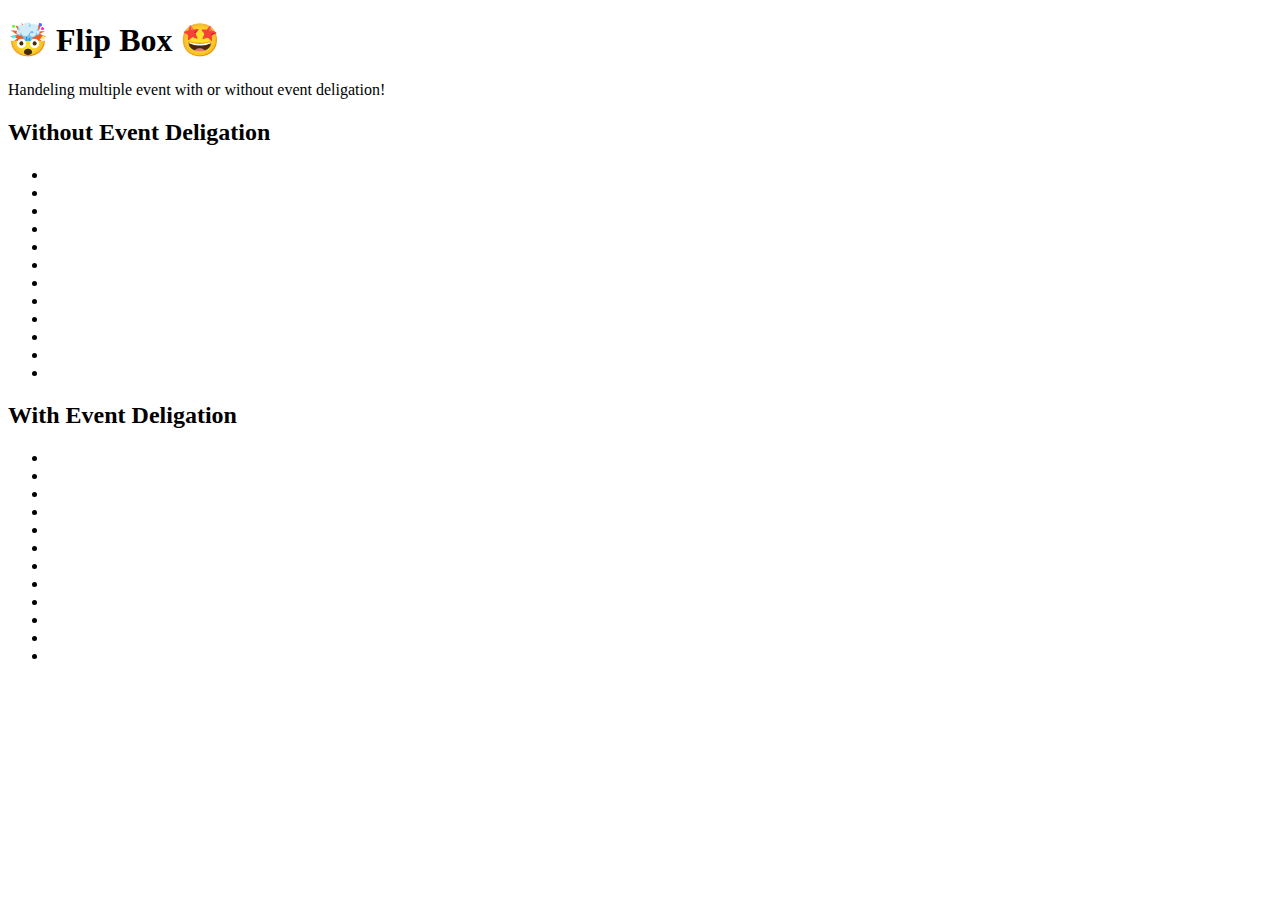
==== block-BJaaep/code/index.html @ 4cf850e0 "update" ====
<!DOCTYPE html>
<html lang="en">
  <head>
    <meta charset="UTF-8" />
    <meta name="viewport" content="width=device-width, initial-scale=1.0" />
    <title>Flip Box</title>
    <link
      href="https://fonts.googleapis.com/css2?family=Montserrat:wght@200;400&display=swap"
      rel="stylesheet"
    />
    <link rel="stylesheet" href="style.css" />
  </head>
  <body>
    <h1 class="heading">🤯 Flip Box 🤩</h1>
    <p>Handeling multiple event with or without event deligation!</p>
    <div class="container">
      <div class="wrapper">
        <h2>Without Event Deligation</h2>
        <ul class="boxes box-one">
          <li class="box"></li>
          <li class="box"></li>
          <li class="box"></li>
          <li class="box"></li>
          <li class="box"></li>
          <li class="box"></li>
          <li class="box"></li>
          <li class="box"></li>
          <li class="box"></li>
          <li class="box"></li>
          <li class="box"></li>
          <li class="box"></li>
        </ul>
      </div>
      <div class="wrapper">
        <h2>With Event Deligation</h2>
        <ul class="boxes box-two">
          <li class="box"></li>
          <li class="box"></li>
          <li class="box"></li>
          <li class="box"></li>
          <li class="box"></li>
          <li class="box"></li>
          <li class="box"></li>
          <li class="box"></li>
          <li class="box"></li>
          <li class="box"></li>
          <li class="box"></li>
          <li class="box"></li>
        </ul>
      </div>
    </div>
    <script src="./script.js"></script>
  </body>
</html>
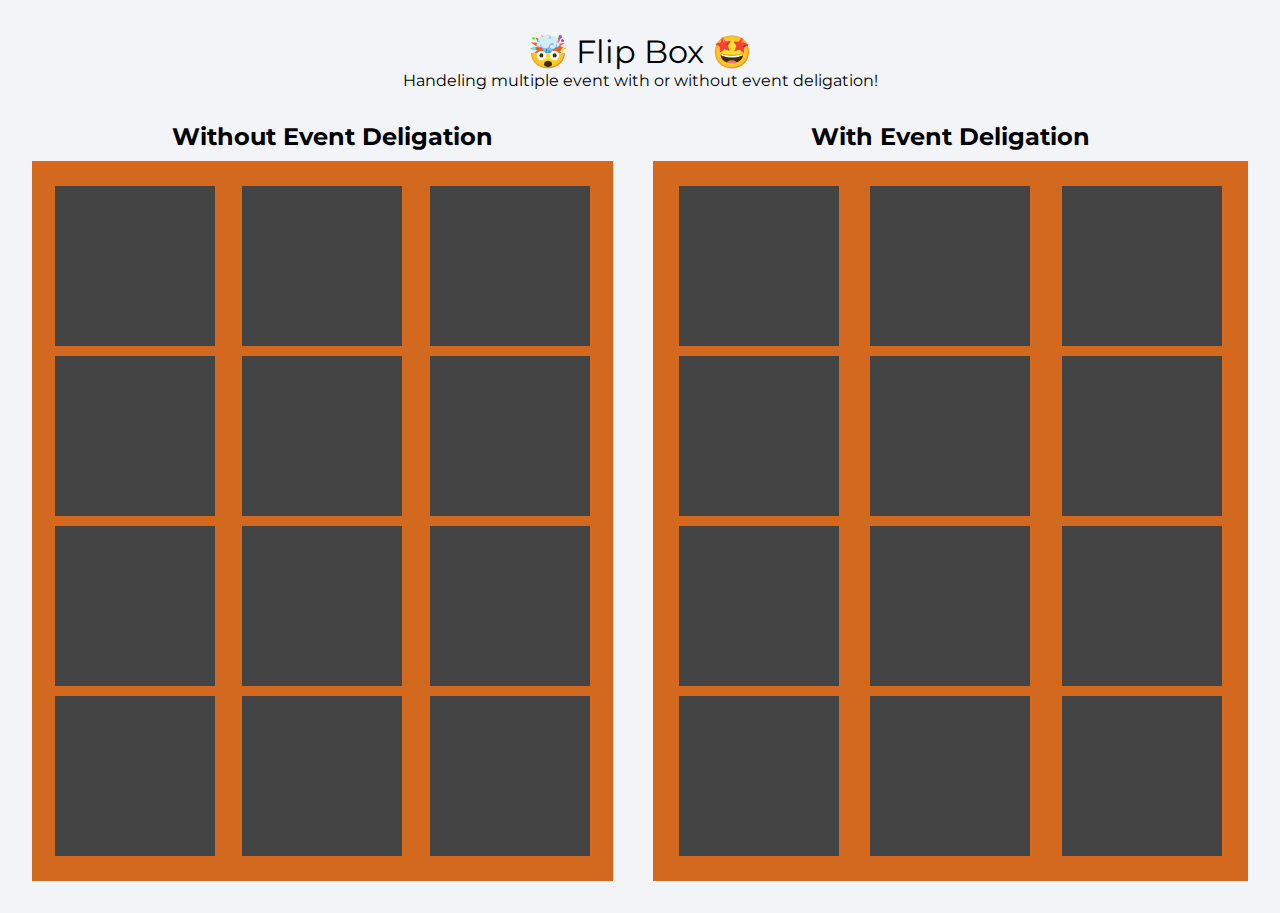
==== commit 24f7d8cd: "update" ====
--- a/block-BJaaep/code/index.html
+++ b/block-BJaaep/code/index.html
@@ -16,7 +16,7 @@
     <div class="container">
       <div class="wrapper">
         <h2>Without Event Deligation</h2>
-        <ul class="boxes box-one">
+        <ul class="boxes first">
           <li class="box"></li>
           <li class="box"></li>
           <li class="box"></li>
@@ -33,7 +33,7 @@
       </div>
       <div class="wrapper">
         <h2>With Event Deligation</h2>
-        <ul class="boxes box-two">
+        <ul class="boxes second">
           <li class="box"></li>
           <li class="box"></li>
           <li class="box"></li>
--- a/block-BJaaep/code/style.css
+++ b/block-BJaaep/code/style.css
@@ -0,0 +1,119 @@
+html {
+  box-sizing: border-box;
+  font-size: 16px;
+}
+
+*,
+*:before,
+*:after {
+  box-sizing: inherit;
+}
+
+body,
+h1,
+h2,
+h3,
+h4,
+h5,
+h6,
+p,
+ol,
+ul {
+  margin: 0;
+  padding: 0;
+  font-weight: normal;
+}
+
+ol,
+ul {
+  list-style: none;
+}
+
+img {
+  max-width: 100%;
+  height: auto;
+}
+
+body {
+  background: #f2f4f8;
+  font-family: 'Montserrat', sans-serif;
+  text-align: center;
+}
+
+.container {
+  text-align: center;
+  max-width: 1280px;
+  padding: 2rem;
+  margin: 0 auto;
+  display: flex;
+}
+
+.banner {
+  display: inline-block;
+  color: #424242;
+  font-size: 20px;
+  text-decoration: none;
+  text-align: center;
+  margin: 20px auto;
+  padding: 10px 20px;
+  background: white;
+  border-radius: 4px;
+  min-width: 24px;
+  font-size: 20px;
+  box-shadow: 0 14px 26px rgba(0, 0, 0, 0.04);
+  border: 2px solid;
+}
+.wrapper {
+  max-width: 50%;
+  margin: 0 auto;
+}
+
+.boxes {
+  display: flex;
+  flex-wrap: wrap;
+  justify-content: space-evenly;
+  background-color: chocolate;
+  color: #444;
+  padding: 20px 0;
+}
+
+.wrapper:first-child {
+  margin-right: 20px;
+}
+
+.box {
+  margin: 5px;
+  background-color: #444;
+  background-size: contain;
+  background-repeat: no-repeat;
+  background-position: center center;
+  height: 160px;
+  width: 160px;
+  display: flex;
+  justify-content: center;
+  align-items: center;
+  font-size: 4rem;
+  font-weight: bold;
+  color: white;
+  cursor: pointer;
+}
+.text {
+  height: 100%;
+  display: flex;
+  justify-content: center;
+  align-items: center;
+}
+
+.first {
+  margin-right: 20px;
+}
+
+h2 {
+  font-weight: bolder;
+  padding-bottom: 10px;
+}
+
+.heading {
+  text-align: center;
+  margin-top: 2rem;
+}
